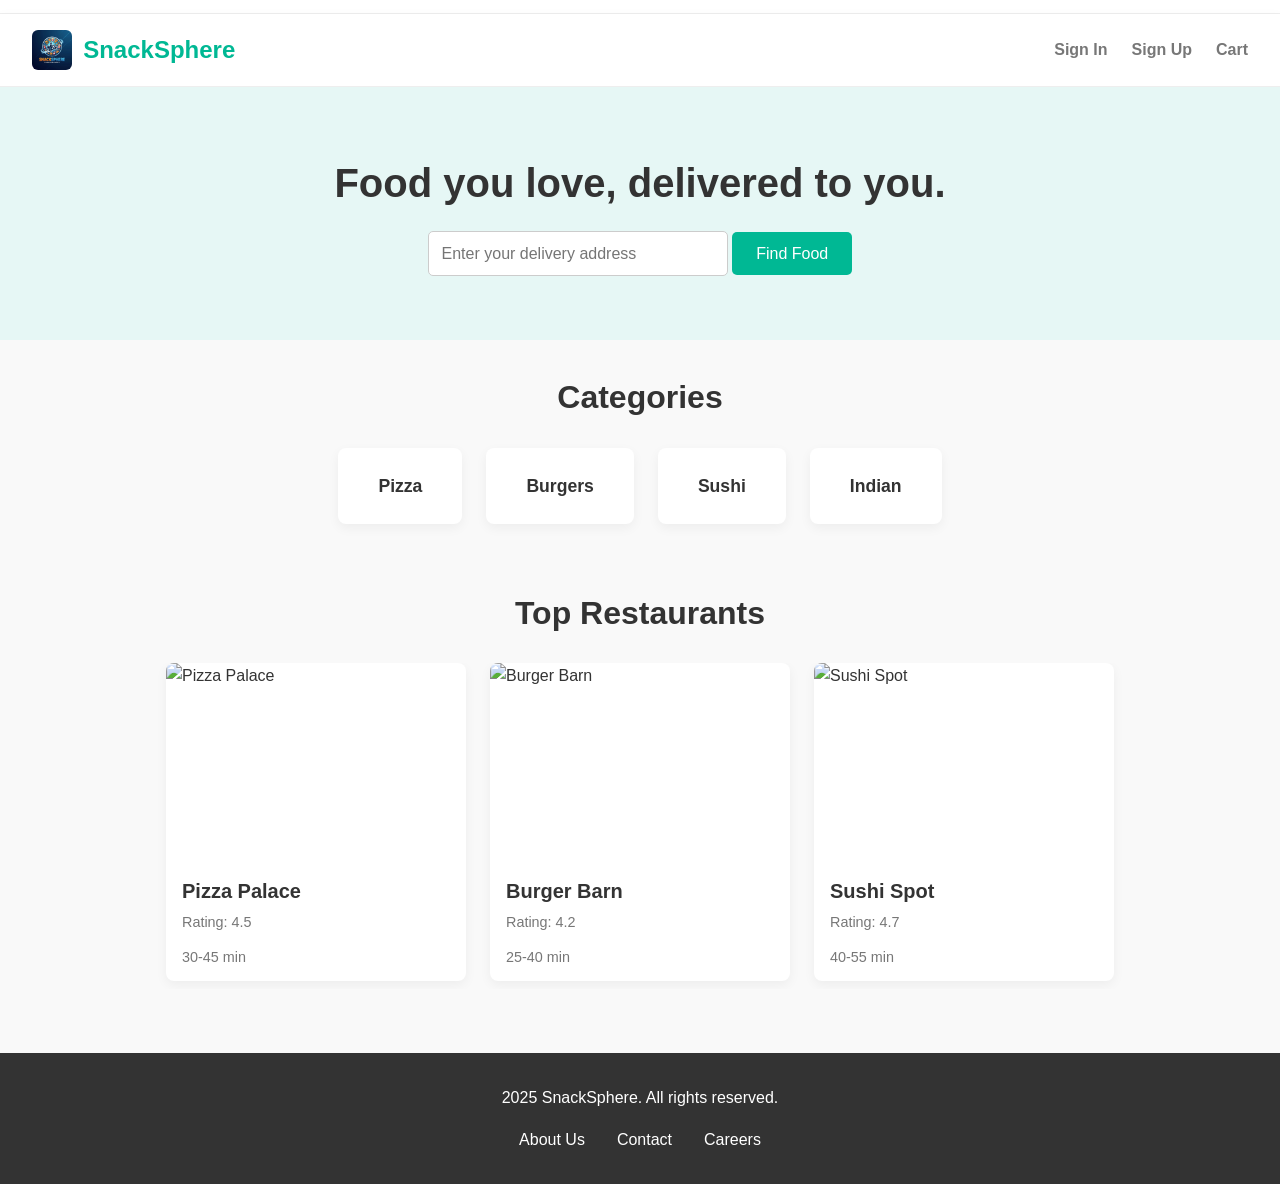
==== index.html @ dd54828c "Added new CSS files and updated existing ones" ====
<!DOCTYPE html>
<html lang="en">
<head>
    <meta charset="UTF-8">
    <meta name="viewport" content="width=device-width, initial-scale=1.0">
    <title>SnackSphere - Order Food Online</title>
    <link rel="stylesheet" href="index.css">
</head>
<body>

    <div class="logo-setup">
     
    </div>

    <header>
        <nav>
            <div class="logo-container">
                <a id="logo-link" href="#">
                    <img id="nav-logo" src="logo.jpeg" alt="SnackSphere logo">
                </a>
                <div class="logo">SnackSphere</div>
            </div>

            <ul>
                <li><a href="login.html">Sign In</a></li>
                <li><a href="login.html">Sign Up</a></li>
                <li><a href="checkout.html">Cart</a></li>
            </ul>
        </nav>
    </header>

    <main>
        <section class="hero">
            <h1>Food you love, delivered to you.</h1>
            <div class="search-bar">
                <input type="text" placeholder="Enter your delivery address">
                <button>Find Food</button>
            </div>
        </section>

        <section class="categories">
            <h2>Categories</h2>
            <div class="category-grid">
                <div class="category-card">Pizza</div>
                <div class="category-card">Burgers</div>
                <div class="category-card">Sushi</div>
                <div class="category-card">Indian</div>
            </div>
        </section>

        <section class="top-restaurants">
            <h2>Top Restaurants</h2>
            <div class="restaurant-row">
                <div class="restaurant-card">
                    <img src="https://static.vecteezy.com/system/resources/thumbnails/072/422/805/small/hot-pizza-slice-with-melted-cheese-lifted-from-pizza-pie-in-restaurant-photo.jpeg" alt="Pizza Palace">
                    <h3>Pizza Palace</h3>
                    <p>Rating: 4.5</p>
                    <p>30-45 min</p>
                </div>
                
                <div class="restaurant-card">
                    <img src="https://img.freepik.com/free-photo/delicious-cheeseburger-with-fresh-toppings_9975-24757.jpg?semt=ais_incoming&w=740&q=80" alt="Burger Barn">
                    <h3>Burger Barn</h3>
                    <p>Rating: 4.2</p>
                    <p>25-40 min</p>
                </div>

                <div class="restaurant-card">
                    <img src="https://png.pngtree.com/background/20250105/original/pngtree-japanese-food-and-top-view-concept-different-kinds-of-sushi-on-picture-image_15463351.jpg" alt="Sushi Spot">
                    <h3>Sushi Spot</h3>
                    <p>Rating: 4.7</p>
                    <p>40-55 min</p>
                </div>
            </div>
        </section>
    </main>

    <footer>
        <p> 2025 SnackSphere. All rights reserved.</p>
        <ul>
            <li><a href="#">About Us</a></li>
            <li><a href="#">Contact</a></li>
            <li><a href="#">Careers</a></li>
        </ul>
    </footer>

</body>
</html>
---- index.css ----
:root {
            --primary-color: #00b894;
            --dark-text: #333;
            --light-text: #777;
            --bg-light: #f9f9f9;
            --card-bg: #ffffff;
            --shadow: 0 4px 12px rgba(0,0,0,0.05);
        }

        * { margin: 0; padding: 0; box-sizing: border-box; }

        body {
            font-family: Arial, sans-serif;
            line-height: 1.6;
            background-color: var(--bg-light);
            color: var(--dark-text);
        }

        .logo-setup {
            background: #fff;
            border-bottom: 1px solid #eee;
            padding: 0.4rem 1rem;
            text-align: center;
            font-size: 0.95rem;
        }
        .logo-setup a { color: var(--primary-color); text-decoration: none; font-weight: bold; margin-left: 0.5rem; }

        header {
            background-color: var(--card-bg);
            border-bottom: 1px solid #eee;
            padding: 1rem 2rem;
            box-shadow: var(--shadow);
        }

        nav {
            display: flex;
            justify-content: space-between;
            align-items: center;
        }

        .logo-container {
            display: flex;
            align-items: center;
            gap: 0.7rem;
        }

        #nav-logo {
            width: 40px;
            height: 40px;
            object-fit: contain;
            border-radius: 6px;
            display: block;
        }

        .logo {
            font-size: 1.5rem;
            font-weight: bold;
            color: var(--primary-color);
        }

        nav ul { list-style-type: none; display: flex; align-items: center; }
        nav ul li { margin-left: 1.5rem; }
        nav ul li a {
            text-decoration: none;
            color: var(--light-text);
            font-weight: bold;
            transition: color 0.3s ease;
        }
        nav ul li a:hover { color: var(--primary-color); }

        .hero { background-color: #e6f7f5; padding: 4rem 2rem; text-align: center; }
        .hero h1 { font-size: 2.5rem; margin-bottom: 1rem; color: var(--dark-text); }

        .search-bar input {
            padding: 0.8rem; font-size: 1rem; width: 300px; border: 1px solid #ccc; border-radius: 5px;
        }
        .search-bar button {
            padding: 0.8rem 1.5rem; font-size: 1rem; background-color: var(--primary-color);
            color: white; border: none; border-radius: 5px; cursor: pointer; transition: background-color 0.3s;
        }
        .search-bar button:hover { background-color: #00a884; }

        .categories, .top-restaurants { padding: 2rem; max-width: 1200px; margin: 0 auto; }
        .categories h2, .top-restaurants h2 { font-size: 2rem; margin-bottom: 1.5rem; text-align: center; }

        .category-grid {
            display: flex; gap: 1.5rem; justify-content: center; flex-wrap: wrap;
        }
        .category-card {
            background: var(--card-bg); padding: 1.5rem 2.5rem; border-radius: 8px; box-shadow: var(--shadow);
            font-weight: bold; font-size: 1.1rem; cursor: pointer; transition: transform 0.3s, box-shadow 0.3s;
        }
        .category-card:hover { transform: translateY(-5px); box-shadow: 0 8px 15px rgba(0,0,0,0.1); }

        .restaurant-row {
            display: flex; gap: 1.5rem; justify-content: center; flex-wrap: nowrap;
            overflow-x: auto; -webkit-overflow-scrolling: touch; padding-bottom: 8px; align-items: flex-start;
        }
        .restaurant-card {
            background-color: var(--card-bg); flex: 0 0 300px; border-radius: 8px; box-shadow: var(--shadow);
            overflow: hidden; transition: transform 0.3s, box-shadow 0.3s;
        }
        .restaurant-card:hover { transform: translateY(-5px); box-shadow: 0 8px 15px rgba(0,0,0,0.1); }
        .restaurant-card img { width: 100%; height: 200px; object-fit: cover; display: block; }
        .restaurant-card h3 { font-size: 1.25rem; color: var(--dark-text); margin: 0.75rem 1rem 0.25rem; }
        .restaurant-card p { color: var(--light-text); font-size: 0.9rem; margin: 0 1rem 0.75rem; }

        footer { background-color: #333; color: white; text-align: center; padding: 2rem; margin-top: 2rem; }
        footer ul { list-style-type: none; display: flex; justify-content: center; margin-top: 1rem; }
        footer ul li { margin: 0 1rem; }
        footer ul li a { text-decoration: none; color: white; transition: color 0.3s ease; }
        footer ul li a:hover { color: var(--primary-color); }

        @media (max-width: 520px) {
            .search-bar input { width: 180px; }
            .restaurant-card { flex: 0 0 260px; }
        }
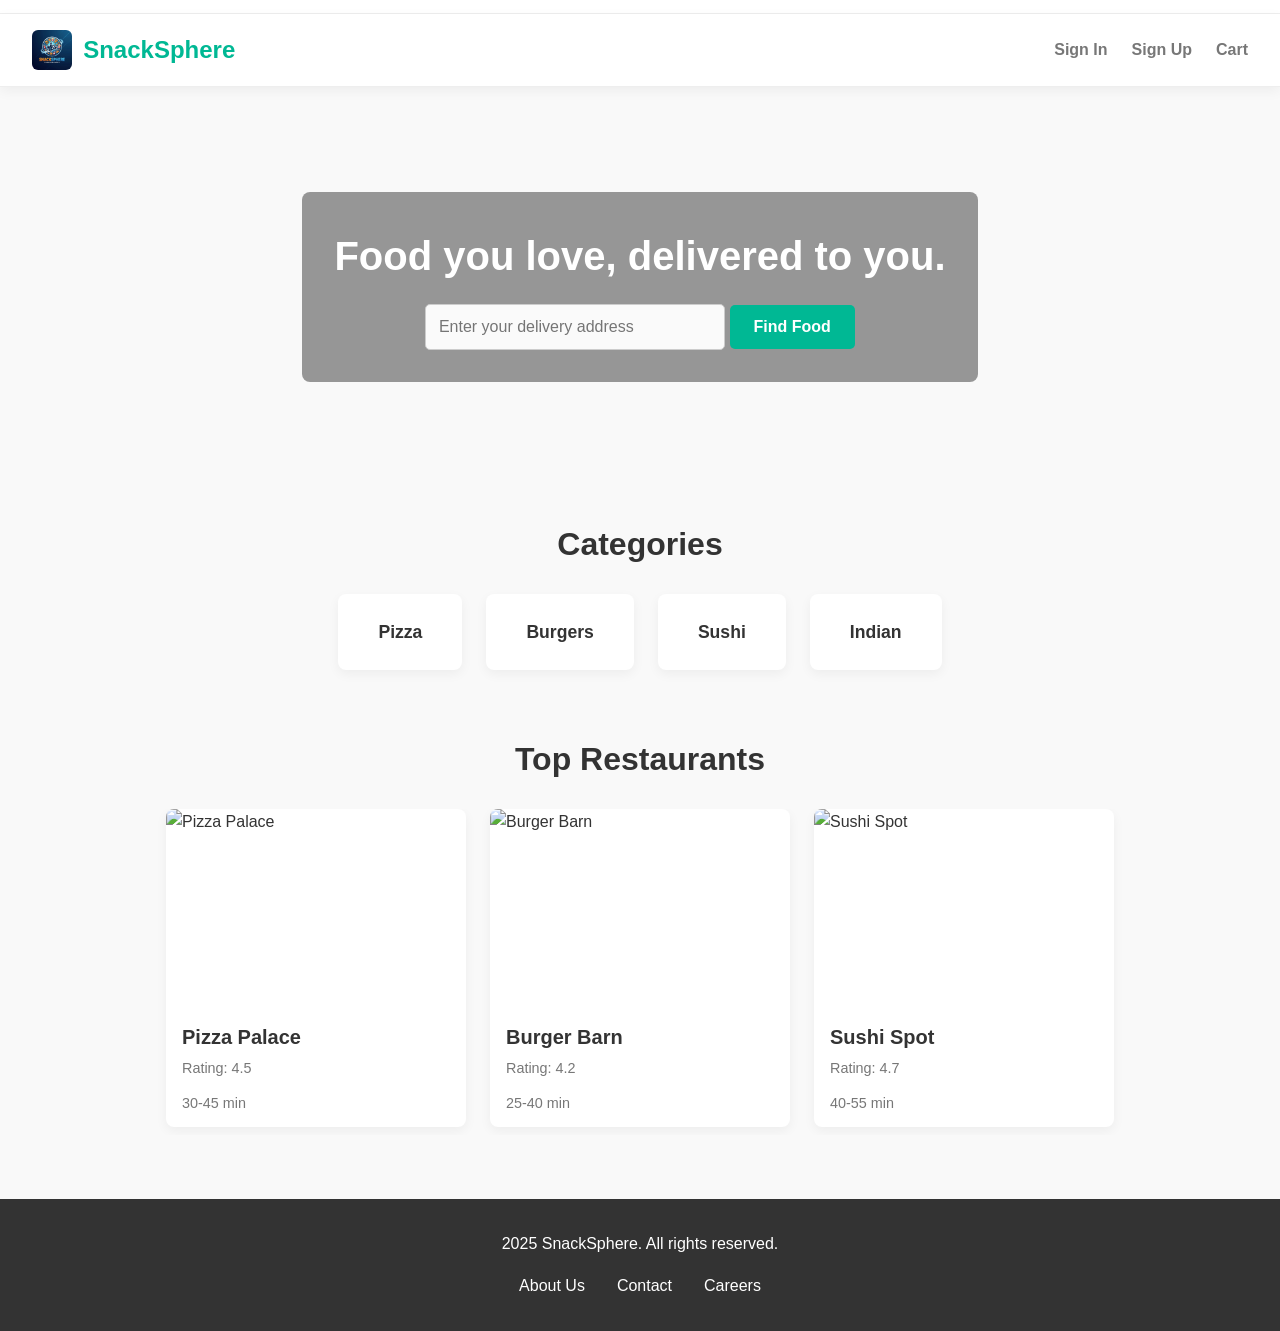
==== commit c6a382b9: "added background video" ====
--- a/index.html
+++ b/index.html
@@ -7,6 +7,7 @@
     <link rel="stylesheet" href="index.css">
 </head>
 <body>
+    <script src="index.js"></script>
 
     <div class="logo-setup">
      
@@ -31,10 +32,15 @@
 
     <main>
         <section class="hero">
-            <h1>Food you love, delivered to you.</h1>
-            <div class="search-bar">
-                <input type="text" placeholder="Enter your delivery address">
-                <button>Find Food</button>
+            <video class="hero-video" autoplay muted loop>
+                <source src="13111090_2160_3840_25fps.mp4" type="video/mp4">
+            </video>
+            <div class="hero-content">
+                <h1>Food you love, delivered to you.</h1>
+                <div class="search-bar">
+                    <input type="text" placeholder="Enter your delivery address">
+                    <button>Find Food</button>
+                </div>
             </div>
         </section>
 
--- a/index.css
+++ b/index.css
@@ -69,15 +69,45 @@
         }
         nav ul li a:hover { color: var(--primary-color); }
 
-        .hero { background-color: #e6f7f5; padding: 4rem 2rem; text-align: center; }
-        .hero h1 { font-size: 2.5rem; margin-bottom: 1rem; color: var(--dark-text); }
+        .hero { 
+            position: relative;
+            padding: 4rem 2rem; 
+            text-align: center;
+            overflow: hidden;
+            min-height: 400px;
+            display: flex;
+            align-items: center;
+            justify-content: center;
+        }
+
+        .hero-video {
+            position: absolute;
+            top: 0;
+            left: 0;
+            width: 100%;
+            height: 100%;
+            object-fit: cover;
+            z-index: 1;
+        }
+
+        .hero-content {
+            position: relative;
+            z-index: 2;
+            background: rgba(0, 0, 0, 0.4);
+            padding: 2rem;
+            border-radius: 8px;
+        }
+
+        .hero h1 { font-size: 2.5rem; margin-bottom: 1rem; color: white; }
 
         .search-bar input {
             padding: 0.8rem; font-size: 1rem; width: 300px; border: 1px solid #ccc; border-radius: 5px;
+            background-color: rgba(255, 255, 255, 0.95);
         }
         .search-bar button {
             padding: 0.8rem 1.5rem; font-size: 1rem; background-color: var(--primary-color);
             color: white; border: none; border-radius: 5px; cursor: pointer; transition: background-color 0.3s;
+            font-weight: bold;
         }
         .search-bar button:hover { background-color: #00a884; }
 
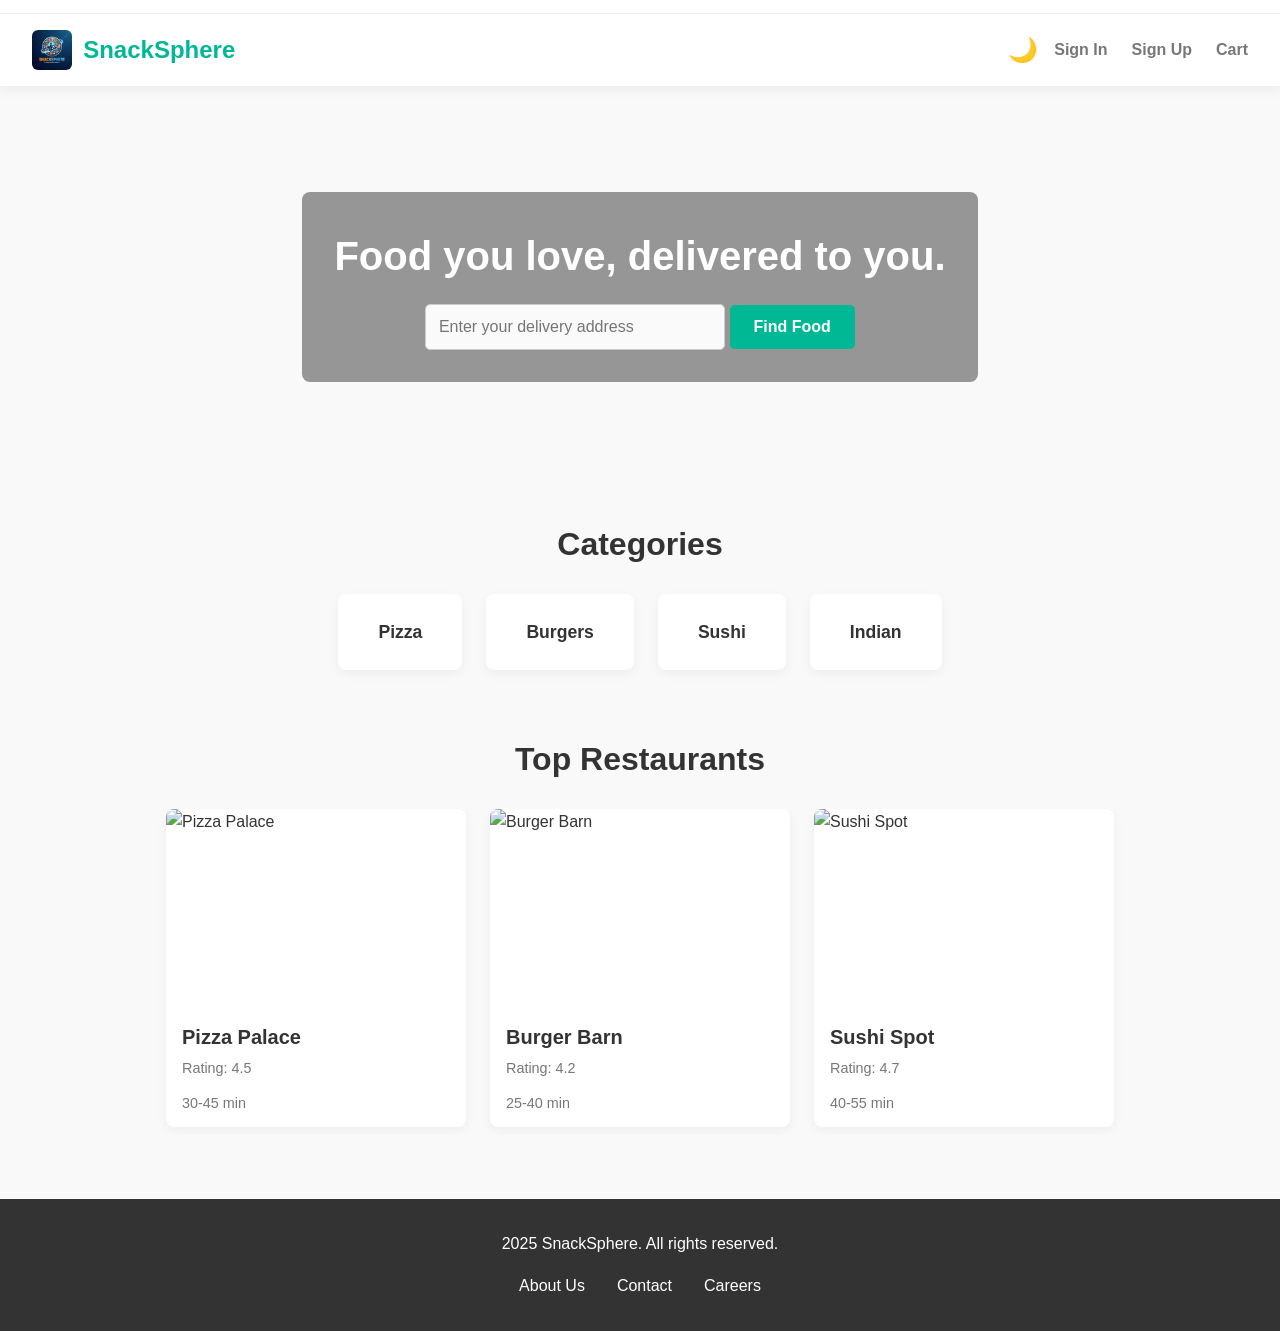
==== commit d97841a2: "dark mode added" ====
--- a/index.html
+++ b/index.html
@@ -17,12 +17,17 @@
         <nav>
             <div class="logo-container">
                 <a id="logo-link" href="#">
-                    <img id="nav-logo" src="logo.jpeg" alt="SnackSphere logo">
+                    <img id="nav-logo" src="media/logo.jpeg" alt="SnackSphere logo">
                 </a>
                 <div class="logo">SnackSphere</div>
             </div>
 
-            <ul>
+            <div style="display: flex; align-items: center; gap: 0.5rem; margin-left: auto;">
+                <button class="dark-mode-toggle" id="darkModeToggle">🌙</button>
+                <button class="menu-toggle" id="menuToggle">☰</button>
+            </div>
+
+            <ul id="navMenu" class="nav-menu">
                 <li><a href="login.html">Sign In</a></li>
                 <li><a href="login.html">Sign Up</a></li>
                 <li><a href="checkout.html">Cart</a></li>
@@ -33,7 +38,7 @@
     <main>
         <section class="hero">
             <video class="hero-video" autoplay muted loop>
-                <source src="13111090_2160_3840_25fps.mp4" type="video/mp4">
+                <source src="media/13111090_2160_3840_25fps.mp4" type="video/mp4">
             </video>
             <div class="hero-content">
                 <h1>Food you love, delivered to you.</h1>
--- a/index.css
+++ b/index.css
@@ -8,6 +8,14 @@
             --shadow: 0 4px 12px rgba(0,0,0,0.05);
         }
 
+        body.dark-mode {
+            --dark-text: #e0e0e0;
+            --light-text: #b0b0b0;
+            --bg-light: #1a1a1a;
+            --card-bg: #2d2d2d;
+            --shadow: 0 4px 12px rgba(0,0,0,0.3);
+        }
+
         * { margin: 0; padding: 0; box-sizing: border-box; }
 
         body {
@@ -15,6 +23,7 @@
             line-height: 1.6;
             background-color: var(--bg-light);
             color: var(--dark-text);
+            transition: background-color 0.3s, color 0.3s;
         }
 
         .logo-setup {
@@ -23,20 +32,32 @@
             padding: 0.4rem 1rem;
             text-align: center;
             font-size: 0.95rem;
+            transition: background-color 0.3s, border-color 0.3s;
         }
         .logo-setup a { color: var(--primary-color); text-decoration: none; font-weight: bold; margin-left: 0.5rem; }
+
+        body.dark-mode .logo-setup {
+            background: #2d2d2d;
+            border-bottom-color: #444;
+        }
 
         header {
             background-color: var(--card-bg);
             border-bottom: 1px solid #eee;
             padding: 1rem 2rem;
             box-shadow: var(--shadow);
+            transition: background-color 0.3s, border-color 0.3s, box-shadow 0.3s;
+        }
+
+        body.dark-mode header {
+            border-bottom-color: #444;
         }
 
         nav {
             display: flex;
             justify-content: space-between;
             align-items: center;
+            gap: 1rem;
         }
 
         .logo-container {
@@ -59,15 +80,46 @@
             color: var(--primary-color);
         }
 
-        nav ul { list-style-type: none; display: flex; align-items: center; }
-        nav ul li { margin-left: 1.5rem; }
-        nav ul li a {
+        .menu-toggle {
+            display: none;
+            background: none;
+            border: none;
+            font-size: 1.5rem;
+            cursor: pointer;
+            color: var(--primary-color);
+        }
+
+        .dark-mode-toggle {
+            background: none;
+            border: none;
+            font-size: 1.5rem;
+            cursor: pointer;
+            color: var(--primary-color);
+            transition: transform 0.3s;
+            padding: 0;
+            display: flex;
+            align-items: center;
+            justify-content: center;
+        }
+
+        .dark-mode-toggle:hover {
+            transform: scale(1.2);
+        }
+
+        .nav-menu {
+            list-style-type: none;
+            display: flex;
+            align-items: center;
+            gap: 1.5rem;
+        }
+
+        .nav-menu li a {
             text-decoration: none;
             color: var(--light-text);
             font-weight: bold;
             transition: color 0.3s ease;
         }
-        nav ul li a:hover { color: var(--primary-color); }
+        .nav-menu li a:hover { color: var(--primary-color); }
 
         .hero { 
             position: relative;
@@ -96,6 +148,11 @@
             background: rgba(0, 0, 0, 0.4);
             padding: 2rem;
             border-radius: 8px;
+            transition: background 0.3s;
+        }
+
+        body.dark-mode .hero-content {
+            background: rgba(0, 0, 0, 0.6);
         }
 
         .hero h1 { font-size: 2.5rem; margin-bottom: 1rem; color: white; }
@@ -120,6 +177,7 @@
         .category-card {
             background: var(--card-bg); padding: 1.5rem 2.5rem; border-radius: 8px; box-shadow: var(--shadow);
             font-weight: bold; font-size: 1.1rem; cursor: pointer; transition: transform 0.3s, box-shadow 0.3s;
+            color: var(--dark-text);
         }
         .category-card:hover { transform: translateY(-5px); box-shadow: 0 8px 15px rgba(0,0,0,0.1); }
 
@@ -136,13 +194,76 @@
         .restaurant-card h3 { font-size: 1.25rem; color: var(--dark-text); margin: 0.75rem 1rem 0.25rem; }
         .restaurant-card p { color: var(--light-text); font-size: 0.9rem; margin: 0 1rem 0.75rem; }
 
-        footer { background-color: #333; color: white; text-align: center; padding: 2rem; margin-top: 2rem; }
+        footer { background-color: #333; color: white; text-align: center; padding: 2rem; margin-top: 2rem; transition: background-color 0.3s; }
+        
+        body.dark-mode footer { background-color: #1a1a1a; border-top: 1px solid #444; }
+        
         footer ul { list-style-type: none; display: flex; justify-content: center; margin-top: 1rem; }
         footer ul li { margin: 0 1rem; }
         footer ul li a { text-decoration: none; color: white; transition: color 0.3s ease; }
         footer ul li a:hover { color: var(--primary-color); }
 
+        @media (max-width: 768px) {
+            header { padding: 0.8rem 1rem; }
+            .menu-toggle { display: block; }
+            .nav-menu { 
+                display: none;
+                position: absolute;
+                top: 60px;
+                left: 0;
+                right: 0;
+                background: var(--card-bg);
+                flex-direction: column;
+                padding: 1rem;
+                gap: 1rem;
+                box-shadow: 0 4px 12px rgba(0,0,0,0.1);
+                z-index: 999;
+            }
+            .nav-menu.active { display: flex; }
+            .nav-menu li { margin-left: 0; }
+            
+            .hero { min-height: 300px; padding: 2rem 1rem; }
+            .hero h1 { font-size: 1.8rem; }
+            .search-bar input { width: 220px; }
+            
+            .categories, .top-restaurants { padding: 1.5rem; }
+            .categories h2, .top-restaurants h2 { font-size: 1.5rem; }
+            
+            .category-grid { gap: 1rem; }
+            .category-card { padding: 1rem 1.5rem; font-size: 0.95rem; }
+            
+            .restaurant-card { flex: 0 0 280px; }
+            .restaurant-card img { height: 160px; }
+            .restaurant-card h3 { font-size: 1rem; margin: 0.5rem 0.75rem 0.25rem; }
+        }
+
         @media (max-width: 520px) {
-            .search-bar input { width: 180px; }
-            .restaurant-card { flex: 0 0 260px; }
-        }
+            header { padding: 0.6rem 0.8rem; }
+            
+            .logo { font-size: 1.2rem; }
+            #nav-logo { width: 32px; height: 32px; }
+            
+            .hero { min-height: 250px; padding: 1.5rem 1rem; }
+            .hero h1 { font-size: 1.5rem; }
+            .hero-content { padding: 1.5rem; }
+            
+            .search-bar { display: flex; flex-direction: column; gap: 0.8rem; }
+            .search-bar input { width: 100%; }
+            .search-bar button { width: 100%; }
+            
+            .categories, .top-restaurants { padding: 1rem; }
+            .categories h2, .top-restaurants h2 { font-size: 1.25rem; margin-bottom: 1rem; }
+            
+            .category-grid { gap: 0.8rem; }
+            .category-card { padding: 0.8rem 1.2rem; font-size: 0.9rem; }
+            
+            .restaurant-row { gap: 1rem; padding-bottom: 6px; }
+            .restaurant-card { flex: 0 0 240px; }
+            .restaurant-card img { height: 140px; }
+            .restaurant-card h3 { font-size: 0.95rem; margin: 0.5rem 0.6rem 0.2rem; }
+            .restaurant-card p { font-size: 0.8rem; margin: 0 0.6rem 0.5rem; }
+            
+            footer { padding: 1.5rem 1rem; }
+            footer ul { flex-wrap: wrap; gap: 0.8rem; }
+            footer ul li { margin: 0; }
+        }
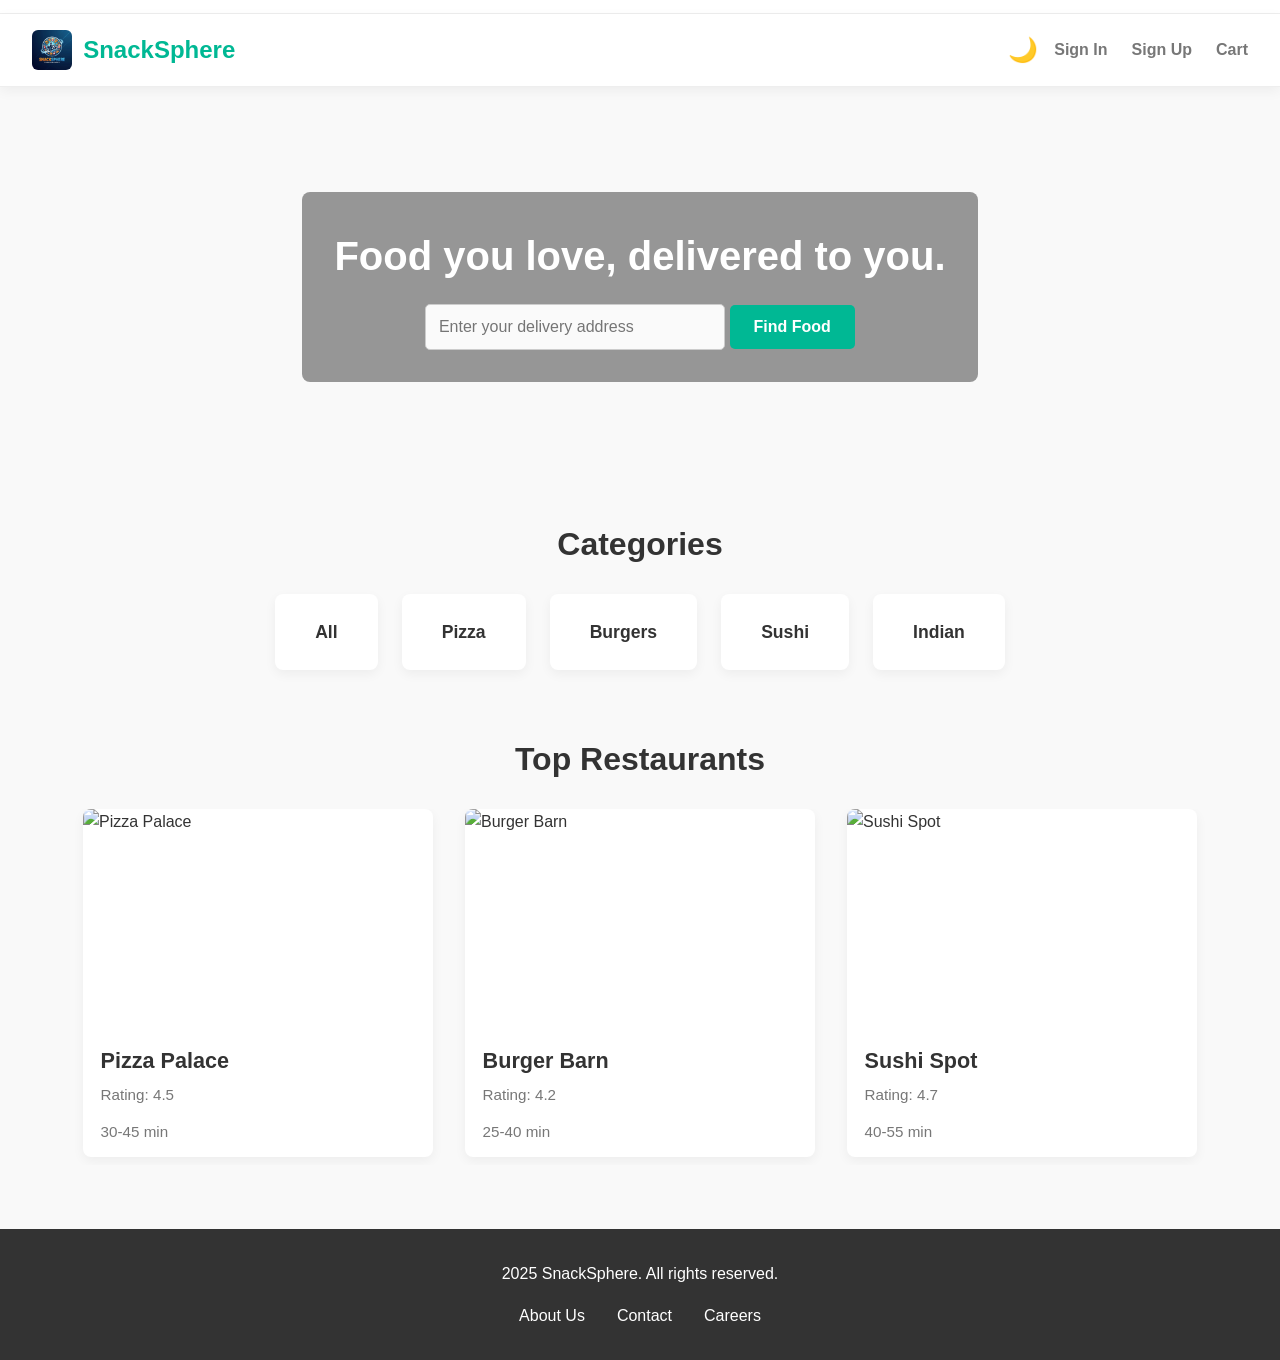
==== commit 5282a24c: "new changes with restraurant pages" ====
--- a/index.html
+++ b/index.html
@@ -3,97 +3,13 @@
 <head>
     <meta charset="UTF-8">
     <meta name="viewport" content="width=device-width, initial-scale=1.0">
-    <title>SnackSphere - Order Food Online</title>
-    <link rel="stylesheet" href="index.css">
+    <title>SnackSphere - Redirecting...</title>
+    <script>
+        // Redirect to the actual home page
+        window.location.href = '/html/index.html';
+    </script>
 </head>
 <body>
-    <script src="index.js"></script>
-
-    <div class="logo-setup">
-     
-    </div>
-
-    <header>
-        <nav>
-            <div class="logo-container">
-                <a id="logo-link" href="#">
-                    <img id="nav-logo" src="media/logo.jpeg" alt="SnackSphere logo">
-                </a>
-                <div class="logo">SnackSphere</div>
-            </div>
-
-            <div style="display: flex; align-items: center; gap: 0.5rem; margin-left: auto;">
-                <button class="dark-mode-toggle" id="darkModeToggle">🌙</button>
-                <button class="menu-toggle" id="menuToggle">☰</button>
-            </div>
-
-            <ul id="navMenu" class="nav-menu">
-                <li><a href="login.html">Sign In</a></li>
-                <li><a href="login.html">Sign Up</a></li>
-                <li><a href="checkout.html">Cart</a></li>
-            </ul>
-        </nav>
-    </header>
-
-    <main>
-        <section class="hero">
-            <video class="hero-video" autoplay muted loop>
-                <source src="media/13111090_2160_3840_25fps.mp4" type="video/mp4">
-            </video>
-            <div class="hero-content">
-                <h1>Food you love, delivered to you.</h1>
-                <div class="search-bar">
-                    <input type="text" placeholder="Enter your delivery address">
-                    <button>Find Food</button>
-                </div>
-            </div>
-        </section>
-
-        <section class="categories">
-            <h2>Categories</h2>
-            <div class="category-grid">
-                <div class="category-card">Pizza</div>
-                <div class="category-card">Burgers</div>
-                <div class="category-card">Sushi</div>
-                <div class="category-card">Indian</div>
-            </div>
-        </section>
-
-        <section class="top-restaurants">
-            <h2>Top Restaurants</h2>
-            <div class="restaurant-row">
-                <div class="restaurant-card">
-                    <img src="https://static.vecteezy.com/system/resources/thumbnails/072/422/805/small/hot-pizza-slice-with-melted-cheese-lifted-from-pizza-pie-in-restaurant-photo.jpeg" alt="Pizza Palace">
-                    <h3>Pizza Palace</h3>
-                    <p>Rating: 4.5</p>
-                    <p>30-45 min</p>
-                </div>
-                
-                <div class="restaurant-card">
-                    <img src="https://img.freepik.com/free-photo/delicious-cheeseburger-with-fresh-toppings_9975-24757.jpg?semt=ais_incoming&w=740&q=80" alt="Burger Barn">
-                    <h3>Burger Barn</h3>
-                    <p>Rating: 4.2</p>
-                    <p>25-40 min</p>
-                </div>
-
-                <div class="restaurant-card">
-                    <img src="https://png.pngtree.com/background/20250105/original/pngtree-japanese-food-and-top-view-concept-different-kinds-of-sushi-on-picture-image_15463351.jpg" alt="Sushi Spot">
-                    <h3>Sushi Spot</h3>
-                    <p>Rating: 4.7</p>
-                    <p>40-55 min</p>
-                </div>
-            </div>
-        </section>
-    </main>
-
-    <footer>
-        <p> 2025 SnackSphere. All rights reserved.</p>
-        <ul>
-            <li><a href="#">About Us</a></li>
-            <li><a href="#">Contact</a></li>
-            <li><a href="#">Careers</a></li>
-        </ul>
-    </footer>
-
+    <p>Redirecting to SnackSphere...</p>
 </body>
-</html>+</html>
